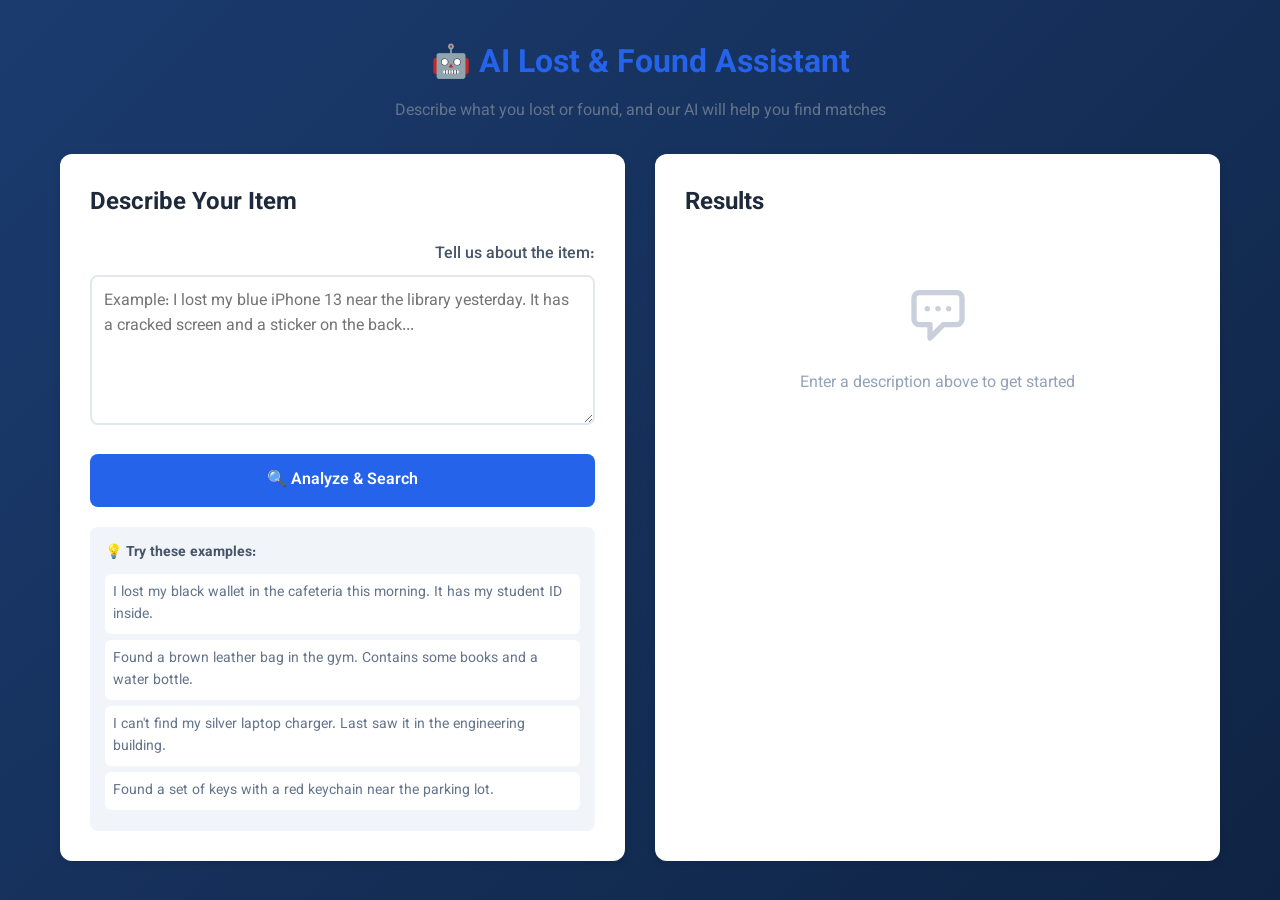
==== frontend/chatbot.html @ 6033dc1f "implemet chat bot" ====
<!DOCTYPE html>
<html lang="en">
<head>
    <meta charset="UTF-8">
    <meta name="viewport" content="width=device-width, initial-scale=1.0">
    <title>AI Chatbot - Lost & Found</title>
    <link rel="stylesheet" href="assets/css/style.css">
    <link rel="stylesheet" href="assets/css/auth-modern.css">
    <style>
        .chatbot-container {
            max-width: 1200px;
            margin: 40px auto;
            padding: 20px;
        }

        .chatbot-header {
            text-align: center;
            margin-bottom: 30px;
        }

        .chatbot-header h1 {
            color: #2563eb;
            margin-bottom: 10px;
        }

        .chatbot-header p {
            color: #64748b;
        }

        .chat-interface {
            display: grid;
            grid-template-columns: 1fr 1fr;
            gap: 30px;
            margin-top: 30px;
        }

        @media (max-width: 968px) {
            .chat-interface {
                grid-template-columns: 1fr;
            }
        }

        .input-section {
            background: white;
            padding: 30px;
            border-radius: 12px;
            box-shadow: 0 2px 8px rgba(0,0,0,0.1);
        }

        .input-section h2 {
            margin-bottom: 20px;
            color: #1e293b;
        }

        .input-group {
            margin-bottom: 20px;
        }

        .input-group label {
            display: block;
            margin-bottom: 8px;
            color: #475569;
            font-weight: 500;
        }

        .input-group textarea {
            width: 100%;
            min-height: 150px;
            padding: 12px;
            border: 2px solid #e2e8f0;
            border-radius: 8px;
            font-size: 16px;
            resize: vertical;
            font-family: inherit;
        }

        .input-group textarea:focus {
            outline: none;
            border-color: #2563eb;
        }

        .btn-analyze {
            width: 100%;
            padding: 14px;
            background: #2563eb;
            color: white;
            border: none;
            border-radius: 8px;
            font-size: 16px;
            font-weight: 600;
            cursor: pointer;
            transition: background 0.3s;
        }

        .btn-analyze:hover {
            background: #1d4ed8;
        }

        .btn-analyze:disabled {
            background: #94a3b8;
            cursor: not-allowed;
        }

        .results-section {
            background: white;
            padding: 30px;
            border-radius: 12px;
            box-shadow: 0 2px 8px rgba(0,0,0,0.1);
        }

        .results-section h2 {
            margin-bottom: 20px;
            color: #1e293b;
        }

        .loading {
            text-align: center;
            padding: 40px;
            color: #64748b;
        }

        .spinner {
            border: 3px solid #f3f4f6;
            border-top: 3px solid #2563eb;
            border-radius: 50%;
            width: 40px;
            height: 40px;
            animation: spin 1s linear infinite;
            margin: 0 auto 20px;
        }

        @keyframes spin {
            0% { transform: rotate(0deg); }
            100% { transform: rotate(360deg); }
        }

        .extracted-info {
            background: #f8fafc;
            padding: 20px;
            border-radius: 8px;
            margin-bottom: 25px;
        }

        .extracted-info h3 {
            color: #1e293b;
            margin-bottom: 15px;
            display: flex;
            align-items: center;
            gap: 8px;
        }

        .type-badge {
            display: inline-block;
            padding: 4px 12px;
            border-radius: 20px;
            font-size: 12px;
            font-weight: 600;
        }

        .type-lost {
            background: #fee2e2;
            color: #991b1b;
        }

        .type-found {
            background: #dcfce7;
            color: #166534;
        }

        .info-item {
            margin-bottom: 12px;
        }

        .info-item strong {
            color: #475569;
            display: inline-block;
            min-width: 100px;
        }

        .tags-list {
            display: flex;
            gap: 8px;
            flex-wrap: wrap;
            margin-top: 5px;
        }

        .tag {
            background: #dbeafe;
            color: #1e40af;
            padding: 4px 12px;
            border-radius: 16px;
            font-size: 14px;
        }

        .similar-items {
            margin-top: 25px;
        }

        .similar-items h3 {
            color: #1e293b;
            margin-bottom: 15px;
        }

        .item-card {
            background: #f8fafc;
            padding: 15px;
            border-radius: 8px;
            margin-bottom: 12px;
            cursor: pointer;
            transition: all 0.3s;
            border: 2px solid transparent;
        }

        .item-card:hover {
            border-color: #2563eb;
            transform: translateY(-2px);
            box-shadow: 0 4px 12px rgba(37, 99, 235, 0.1);
        }

        .item-card h4 {
            color: #1e293b;
            margin-bottom: 8px;
            display: flex;
            justify-content: space-between;
            align-items: center;
        }

        .match-score {
            background: #10b981;
            color: white;
            padding: 2px 8px;
            border-radius: 12px;
            font-size: 12px;
            font-weight: 600;
        }

        .item-card p {
            color: #64748b;
            font-size: 14px;
            margin-bottom: 8px;
            line-height: 1.5;
        }

        .item-meta {
            display: flex;
            gap: 15px;
            font-size: 13px;
            color: #94a3b8;
        }

        .empty-state {
            text-align: center;
            padding: 40px;
            color: #94a3b8;
        }

        .empty-state svg {
            width: 64px;
            height: 64px;
            margin-bottom: 16px;
            opacity: 0.5;
        }

        .error-message {
            background: #fee2e2;
            color: #991b1b;
            padding: 16px;
            border-radius: 8px;
            margin-bottom: 20px;
        }

        .example-prompts {
            margin-top: 20px;
            padding: 15px;
            background: #f1f5f9;
            border-radius: 8px;
        }

        .example-prompts h4 {
            font-size: 14px;
            color: #475569;
            margin-bottom: 10px;
        }

        .example-prompts ul {
            list-style: none;
            padding: 0;
        }

        .example-prompts li {
            padding: 8px;
            margin-bottom: 6px;
            background: white;
            border-radius: 6px;
            cursor: pointer;
            font-size: 14px;
            color: #64748b;
            transition: all 0.2s;
        }

        .example-prompts li:hover {
            background: #2563eb;
            color: white;
            transform: translateX(5px);
        }
    </style>
</head>
<body>
    <div class="chatbot-container">
        <div class="chatbot-header">
            <h1>🤖 AI Lost & Found Assistant</h1>
            <p>Describe what you lost or found, and our AI will help you find matches</p>
        </div>

        <div class="chat-interface">
            <!-- Input Section -->
            <div class="input-section">
                <h2>Describe Your Item</h2>
                
                <div class="input-group">
                    <label for="description">Tell us about the item:</label>
                    <textarea 
                        id="description" 
                        placeholder="Example: I lost my blue iPhone 13 near the library yesterday. It has a cracked screen and a sticker on the back..."
                    ></textarea>
                </div>

                <button class="btn-analyze" id="analyzeBtn" onclick="analyzeDescription()">
                    🔍 Analyze & Search
                </button>

                <div class="example-prompts">
                    <h4>💡 Try these examples:</h4>
                    <ul>
                        <li onclick="fillExample(this)">I lost my black wallet in the cafeteria this morning. It has my student ID inside.</li>
                        <li onclick="fillExample(this)">Found a brown leather bag in the gym. Contains some books and a water bottle.</li>
                        <li onclick="fillExample(this)">I can't find my silver laptop charger. Last saw it in the engineering building.</li>
                        <li onclick="fillExample(this)">Found a set of keys with a red keychain near the parking lot.</li>
                    </ul>
                </div>
            </div>

            <!-- Results Section -->
            <div class="results-section">
                <h2>Results</h2>
                <div id="resultsContainer">
                    <div class="empty-state">
                        <svg xmlns="http://www.w3.org/2000/svg" fill="none" viewBox="0 0 24 24" stroke="currentColor">
                            <path stroke-linecap="round" stroke-linejoin="round" stroke-width="2" d="M8 10h.01M12 10h.01M16 10h.01M9 16H5a2 2 0 01-2-2V6a2 2 0 012-2h14a2 2 0 012 2v8a2 2 0 01-2 2h-5l-5 5v-5z" />
                        </svg>
                        <p>Enter a description above to get started</p>
                    </div>
                </div>
            </div>
        </div>
    </div>

    <script src="assets/js/config.js"></script>
    <script src="assets/js/chatbot.js"></script>
</body>
</html>
---- frontend/assets/css/style.css ----
:root {
   
    --primary: #1B3B6F;      
    --primary-dark: #142d55;
    
    --bg-body: #f8fafc;
    --bg-surface: #ffffff;
    --text-main: #0f172a;
    --text-muted: #64748b;
    --border: #e2e8f0;
    --shadow: 0 4px 6px -1px rgba(0,0,0,0.1);
}

* { box-sizing: border-box; margin: 0; padding: 0; font-family: 'Segoe UI', Tahoma, sans-serif; }
body { height: 100vh; display: flex; flex-direction: column; overflow: hidden; background: var(--bg-body); }
a { text-decoration: none; color: inherit; }
.hidden { display: none !important; }

/* Navbar */
.navbar {
    height: 60px; background: var(--bg-surface); border-bottom: 1px solid var(--border);
    display: flex; align-items: center; justify-content: space-between; padding: 0 20px;
    flex-shrink: 0; z-index: 2000;
}
.logo { font-weight: 800; font-size: 1.2rem; color: var(--primary); }
.nav-links { display: flex; gap: 10px; }

/* Buttons */
.btn { padding: 8px 16px; border-radius: 8px; font-size: 0.9rem; font-weight: 600; cursor: pointer; border: none; transition: 0.2s; }
.btn-primary { background: var(--primary); color: white; }
.btn-primary:hover { background: var(--primary-dark); }
.btn-outline { background: transparent; border: 1px solid var(--border); }
.btn-outline:hover { background: #f1f5f9; }

/* --- Main Page Layout (Split Screen) --- */
.main-layout { display: flex; height: calc(100vh - 60px); width: 100%; }

.sidebar {
    width: 400px; background: var(--bg-surface); border-left: 1px solid var(--border);
    display: flex; flex-direction: column; z-index: 1000; flex-shrink: 0;
}
.sidebar-header { padding: 15px; border-bottom: 1px solid var(--border); }
.search-box { width: 100%; padding: 10px; border: 1px solid var(--border); border-radius: 8px; margin-bottom: 10px; }
.filter-tabs { display: flex; gap: 5px; background: #f1f5f9; padding: 4px; border-radius: 8px; }
.tab { flex: 1; text-align: center; padding: 6px; font-size: 0.85rem; cursor: pointer; border-radius: 6px; color: var(--text-muted); }
.tab.active { background: white; color: var(--primary); font-weight: bold; box-shadow: 0 1px 2px rgba(0,0,0,0.1); }

.items-container { flex: 1; overflow-y: auto; padding: 15px; background: #f8fafc; }

/* Item Card */
.item-card {
    background: white; border: 1px solid var(--border); border-radius: 10px;
    margin-bottom: 15px; overflow: hidden; transition: 0.2s; cursor: pointer;
}
.item-card:hover { transform: translateY(-2px); box-shadow: var(--shadow); border-color: var(--primary); }
.item-image { width: 100%; height: 150px; object-fit: cover; background: #e2e8f0; }
.item-content { padding: 12px; }
.item-header { display: flex; justify-content: space-between; margin-bottom: 5px; }
.item-title { font-weight: bold; font-size: 1rem; }
.badge { padding: 3px 8px; border-radius: 12px; font-size: 0.75rem; font-weight: bold; }
.lost { background: #fee2e2; color: #ef4444; }
.found { background: #dcfce7; color: #16a34a; }
.item-desc { font-size: 0.85rem; color: var(--text-muted); margin-bottom: 10px; overflow: hidden; white-space: nowrap; text-overflow: ellipsis; }

/* Map */
.map-wrapper { flex: 1; height: 100%; position: relative; }
#map { width: 100%; height: 100%; }

/* --- Form Page --- */
.form-page { flex: 1; overflow-y: auto; padding: 30px; display: flex; justify-content: center; }
.form-card { background: white; width: 100%; max-width: 600px; padding: 30px; border-radius: 16px; box-shadow: var(--shadow); height: fit-content; border: 1px solid var(--border); }
.form-group { margin-bottom: 20px; }
.form-label { display: block; margin-bottom: 8px; font-weight: bold; font-size: 0.9rem; }
.form-input, .form-select, .form-textarea { width: 100%; padding: 10px; border: 1px solid var(--border); border-radius: 8px; font-size: 1rem; }
.form-textarea { min-height: 100px; resize: vertical; }

/* Auth Page */
.auth-page { display: flex; align-items: center; justify-content: center; height: 100%; }
.auth-box { width: 100%; max-width: 400px; background: white; padding: 40px; border-radius: 16px; box-shadow: var(--shadow); }

@media (max-width: 768px) {
    .main-layout { flex-direction: column-reverse; }
    .sidebar { height: 50%; width: 100%; }
    .map-wrapper { height: 50%; }
}
---- frontend/assets/css/auth-modern.css ----
@import url('https://fonts.googleapis.com/css2?family=Vazirmatn:wght@300;400;600;800&display=swap');

:root {
    /* پس‌زمینه: سرمه‌ای عمیق */
    --auth-bg-gradient: linear-gradient(135deg, #1B3B6F 0%, #0f2444 100%);
    
    --auth-surface: #ffffff;
    --auth-primary: #1B3B6F;       /* سرمه‌ای */
    --auth-gold: #E5B960;          /* طلایی */
    
    --auth-text: #2d3748;
    --auth-text-muted: #a0aec0;
    --auth-border: #e2e8f0;
    --auth-input-bg: #f7fafc;
    --auth-radius: 16px;
    --auth-shadow: 0 10px 25px -5px rgba(0, 0, 0, 0.2), 0 10px 10px -5px rgba(0, 0, 0, 0.1);
}

* { box-sizing: border-box; margin: 0; padding: 0; font-family: 'Vazirmatn', sans-serif; }

body {
    height: 100vh; width: 100%; display: flex; align-items: center; justify-content: center;
    background: var(--auth-bg-gradient); overflow: hidden; position: relative;
}

/* شیپ‌های پس‌زمینه به رنگ طلایی مات تغییر کردند */
.background-shape {
    position: absolute;
    background: rgba(229, 185, 96, 0.15); /* طلایی شفاف */
    border-radius: 50%; backdrop-filter: blur(5px); z-index: 0; animation: float 20s infinite;
}
.shape-1 { width: 300px; height: 300px; top: -50px; left: -50px; animation-delay: 0s; }
.shape-2 { width: 400px; height: 400px; bottom: -100px; right: -100px; animation-delay: -5s; }

@keyframes float {
    0% { transform: translate(0, 0) rotate(0deg); }
    50% { transform: translate(30px, 50px) rotate(180deg); }
    100% { transform: translate(0, 0) rotate(360deg); }
}

.auth-wrapper { width: 100%; max-width: 420px; padding: 20px; z-index: 1; }

.auth-card {
    background: var(--auth-surface); padding: 40px; border-radius: var(--auth-radius);
    box-shadow: var(--auth-shadow); text-align: center; animation: slideUp 0.6s cubic-bezier(0.16, 1, 0.3, 1);
    position: relative; overflow: hidden; border-top: 5px solid var(--auth-gold); /* نوار طلایی بالا */
}

@keyframes slideUp { from { opacity: 0; transform: translateY(40px); } to { opacity: 1; transform: translateY(0); } }

.brand-logo {
    font-size: 1.8rem; font-weight: 800; color: var(--auth-primary);
    margin-bottom: 8px; display: inline-block;
}
/* کلمه Lost&Found را طلایی می‌کنیم اگر در اسپن باشد، اما اینجا کل متن سرمه‌ای است */

.auth-title { font-size: 1.2rem; color: var(--auth-text); font-weight: 700; margin-bottom: 6px; }
.auth-subtitle { color: var(--auth-text-muted); font-size: 0.9rem; margin-bottom: 32px; }

.input-group { position: relative; margin-bottom: 20px; text-align: right; }
.input-icon {
    position: absolute; top: 50%; right: 15px; transform: translateY(-50%);
    color: var(--auth-text-muted); transition: 0.3s;
}

.form-input {
    width: 100%; padding: 14px 45px 14px 15px; background: var(--auth-input-bg);
    border: 2px solid transparent; border-radius: 12px; font-size: 0.95rem; transition: 0.3s;
}
.form-input:focus {
    background: #fff; border-color: var(--auth-primary); outline: none;
    box-shadow: 0 0 0 4px rgba(27, 59, 111, 0.1);
}
.form-input:focus + .input-icon { color: var(--auth-gold); } /* آیکون طلایی موقع تایپ */

.submit-btn {
    width: 100%; padding: 14px;
    background: var(--auth-primary); /* دکمه سرمه‌ای */
    color: white; border: none; border-radius: 12px; font-size: 1rem; font-weight: 600;
    cursor: pointer; transition: 0.2s; margin-top: 10px;
    box-shadow: 0 4px 10px rgba(27, 59, 111, 0.3);
}
.submit-btn:hover {
    background: #142d55; transform: translateY(-2px);
}

.auth-footer { margin-top: 24px; font-size: 0.9rem; color: var(--auth-text-muted); border-top: 1px solid var(--auth-border); padding-top: 20px; }
.auth-link { color: var(--auth-primary); font-weight: 600; text-decoration: none; }
.auth-link:hover { color: var(--auth-gold); text-decoration: underline; } /* هاور طلایی */

.back-home {
    display: inline-flex; align-items: center; gap: 6px; margin-top: 15px;
    font-size: 0.85rem; color: var(--auth-text-muted); text-decoration: none;
    padding: 6px 12px; border-radius: 20px; transition: 0.2s;
}
.back-home:hover { background: #f7fafc; color: var(--auth-primary); }

.hidden { display: none !important; }
.fade-in { animation: fadeIn 0.4s ease-in-out; }
@keyframes fadeIn { from { opacity: 0; transform: translateY(10px); } to { opacity: 1; transform: translateY(0); } }
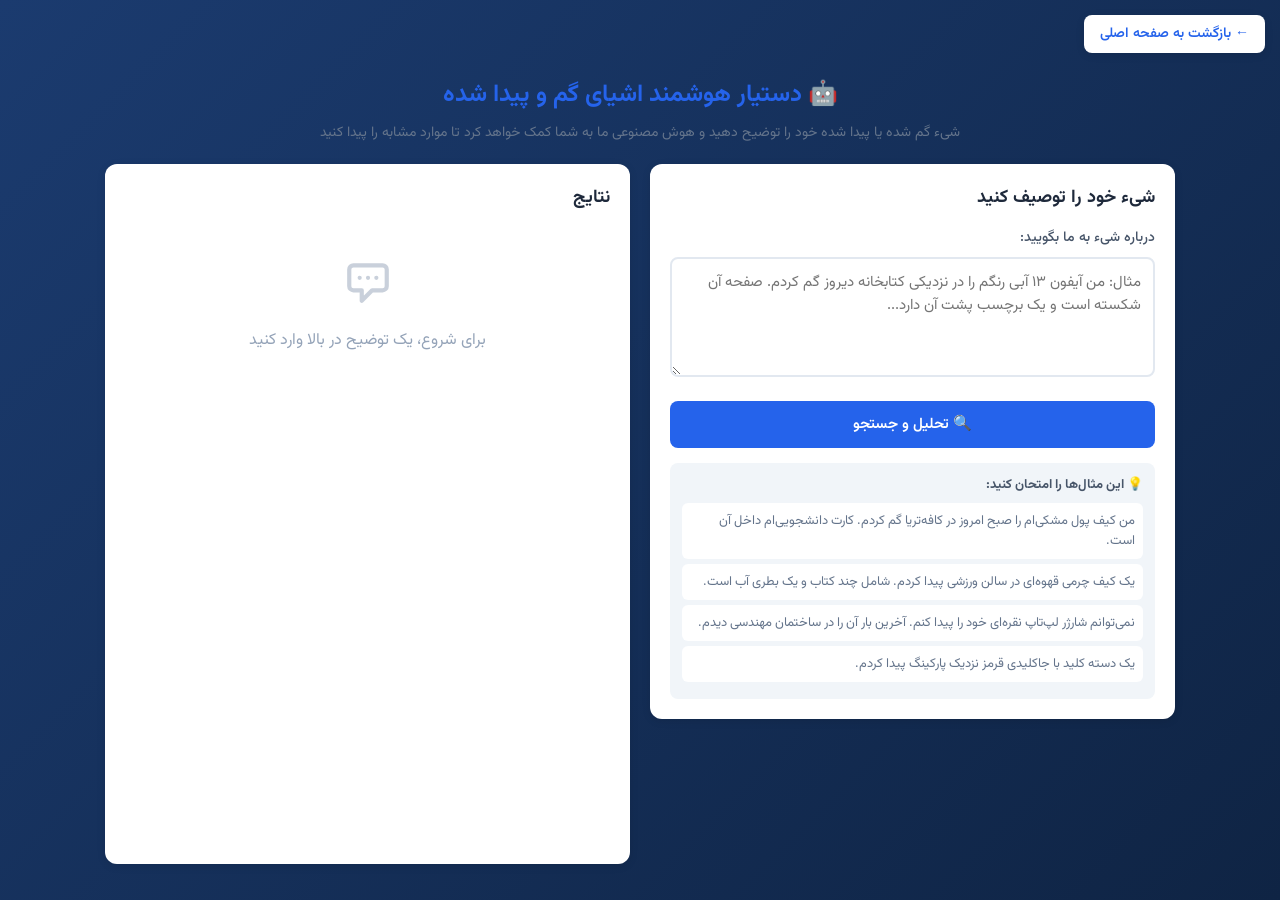
==== commit 5875674a: "some fixes today" ====
--- a/frontend/chatbot.html
+++ b/frontend/chatbot.html
@@ -1,37 +1,78 @@
 <!DOCTYPE html>
-<html lang="en">
+<html lang="fa" dir="rtl">
 <head>
     <meta charset="UTF-8">
     <meta name="viewport" content="width=device-width, initial-scale=1.0">
-    <title>AI Chatbot - Lost & Found</title>
+    <title>دستیار هوشمند - اشیای گم و پیدا شده</title>
     <link rel="stylesheet" href="assets/css/style.css">
     <link rel="stylesheet" href="assets/css/auth-modern.css">
+    <link rel="preconnect" href="https://fonts.googleapis.com">
+    <link rel="preconnect" href="https://fonts.gstatic.com" crossorigin>
+    <link href="https://fonts.googleapis.com/css2?family=Vazirmatn:wght@300;400;500;600;700&display=swap" rel="stylesheet">
     <style>
+        * {
+            font-family: 'Vazirmatn', -apple-system, BlinkMacSystemFont, 'Segoe UI', sans-serif;
+        }
+
+        body {
+            overflow-x: hidden;
+        }
+
+        .back-button {
+            position: fixed;
+            top: 15px;
+            right: 15px;
+            background: white;
+            padding: 8px 16px;
+            border-radius: 8px;
+            box-shadow: 0 2px 8px rgba(0,0,0,0.1);
+            text-decoration: none;
+            color: #2563eb;
+            font-weight: 600;
+            font-size: 14px;
+            transition: all 0.3s;
+            z-index: 1000;
+            display: flex;
+            align-items: center;
+            gap: 6px;
+        }
+
+        .back-button:hover {
+            background: #2563eb;
+            color: white;
+            transform: translateY(-2px);
+            box-shadow: 0 4px 12px rgba(37, 99, 235, 0.3);
+        }
+
         .chatbot-container {
-            max-width: 1200px;
-            margin: 40px auto;
-            padding: 20px;
+            max-width: 1100px;
+            margin: 15px auto;
+            padding: 15px;
         }
 
         .chatbot-header {
             text-align: center;
-            margin-bottom: 30px;
+            margin-bottom: 20px;
+            padding-top: 40px;
         }
 
         .chatbot-header h1 {
             color: #2563eb;
-            margin-bottom: 10px;
+            margin-bottom: 8px;
+            font-size: 24px;
         }
 
         .chatbot-header p {
             color: #64748b;
+            font-size: 14px;
         }
 
         .chat-interface {
             display: grid;
             grid-template-columns: 1fr 1fr;
-            gap: 30px;
-            margin-top: 30px;
+            gap: 20px;
+            margin-top: 20px;
+            min-height: calc(100vh - 200px);
         }
 
         @media (max-width: 968px) {
@@ -42,18 +83,20 @@
 
         .input-section {
             background: white;
-            padding: 30px;
+            padding: 20px;
             border-radius: 12px;
             box-shadow: 0 2px 8px rgba(0,0,0,0.1);
+            height: fit-content;
         }
 
         .input-section h2 {
-            margin-bottom: 20px;
+            margin-bottom: 15px;
             color: #1e293b;
+            font-size: 18px;
         }
 
         .input-group {
-            margin-bottom: 20px;
+            margin-bottom: 15px;
         }
 
         .input-group label {
@@ -61,17 +104,20 @@
             margin-bottom: 8px;
             color: #475569;
             font-weight: 500;
+            font-size: 14px;
         }
 
         .input-group textarea {
             width: 100%;
-            min-height: 150px;
+            min-height: 120px;
             padding: 12px;
             border: 2px solid #e2e8f0;
             border-radius: 8px;
-            font-size: 16px;
+            font-size: 15px;
             resize: vertical;
-            font-family: inherit;
+            font-family: 'Vazirmatn', sans-serif;
+            direction: rtl;
+            text-align: right;
         }
 
         .input-group textarea:focus {
@@ -81,12 +127,12 @@
 
         .btn-analyze {
             width: 100%;
-            padding: 14px;
+            padding: 12px;
             background: #2563eb;
             color: white;
             border: none;
             border-radius: 8px;
-            font-size: 16px;
+            font-size: 15px;
             font-weight: 600;
             cursor: pointer;
             transition: background 0.3s;
@@ -103,19 +149,22 @@
 
         .results-section {
             background: white;
-            padding: 30px;
+            padding: 20px;
             border-radius: 12px;
             box-shadow: 0 2px 8px rgba(0,0,0,0.1);
+            max-height: calc(100vh - 150px);
+            overflow-y: auto;
         }
 
         .results-section h2 {
-            margin-bottom: 20px;
+            margin-bottom: 15px;
             color: #1e293b;
+            font-size: 18px;
         }
 
         .loading {
             text-align: center;
-            padding: 40px;
+            padding: 30px;
             color: #64748b;
         }
 
@@ -123,10 +172,10 @@
             border: 3px solid #f3f4f6;
             border-top: 3px solid #2563eb;
             border-radius: 50%;
-            width: 40px;
-            height: 40px;
+            width: 35px;
+            height: 35px;
             animation: spin 1s linear infinite;
-            margin: 0 auto 20px;
+            margin: 0 auto 15px;
         }
 
         @keyframes spin {
@@ -136,24 +185,25 @@
 
         .extracted-info {
             background: #f8fafc;
-            padding: 20px;
-            border-radius: 8px;
-            margin-bottom: 25px;
+            padding: 15px;
+            border-radius: 8px;
+            margin-bottom: 20px;
         }
 
         .extracted-info h3 {
             color: #1e293b;
-            margin-bottom: 15px;
+            margin-bottom: 12px;
             display: flex;
             align-items: center;
             gap: 8px;
+            font-size: 16px;
         }
 
         .type-badge {
             display: inline-block;
-            padding: 4px 12px;
+            padding: 3px 10px;
             border-radius: 20px;
-            font-size: 12px;
+            font-size: 11px;
             font-weight: 600;
         }
 
@@ -168,18 +218,19 @@
         }
 
         .info-item {
-            margin-bottom: 12px;
+            margin-bottom: 10px;
+            font-size: 14px;
         }
 
         .info-item strong {
             color: #475569;
             display: inline-block;
-            min-width: 100px;
+            min-width: 80px;
         }
 
         .tags-list {
             display: flex;
-            gap: 8px;
+            gap: 6px;
             flex-wrap: wrap;
             margin-top: 5px;
         }
@@ -187,25 +238,26 @@
         .tag {
             background: #dbeafe;
             color: #1e40af;
-            padding: 4px 12px;
+            padding: 3px 10px;
             border-radius: 16px;
-            font-size: 14px;
+            font-size: 12px;
         }
 
         .similar-items {
-            margin-top: 25px;
+            margin-top: 20px;
         }
 
         .similar-items h3 {
             color: #1e293b;
-            margin-bottom: 15px;
+            margin-bottom: 12px;
+            font-size: 16px;
         }
 
         .item-card {
             background: #f8fafc;
-            padding: 15px;
-            border-radius: 8px;
-            margin-bottom: 12px;
+            padding: 12px;
+            border-radius: 8px;
+            margin-bottom: 10px;
             cursor: pointer;
             transition: all 0.3s;
             border: 2px solid transparent;
@@ -219,10 +271,11 @@
 
         .item-card h4 {
             color: #1e293b;
-            margin-bottom: 8px;
+            margin-bottom: 6px;
             display: flex;
             justify-content: space-between;
             align-items: center;
+            font-size: 15px;
         }
 
         .match-score {
@@ -230,56 +283,58 @@
             color: white;
             padding: 2px 8px;
             border-radius: 12px;
-            font-size: 12px;
+            font-size: 11px;
             font-weight: 600;
         }
 
         .item-card p {
             color: #64748b;
-            font-size: 14px;
+            font-size: 13px;
             margin-bottom: 8px;
             line-height: 1.5;
         }
 
         .item-meta {
             display: flex;
-            gap: 15px;
-            font-size: 13px;
+            gap: 12px;
+            font-size: 12px;
             color: #94a3b8;
+            flex-wrap: wrap;
         }
 
         .empty-state {
             text-align: center;
-            padding: 40px;
+            padding: 30px;
             color: #94a3b8;
         }
 
         .empty-state svg {
-            width: 64px;
-            height: 64px;
-            margin-bottom: 16px;
+            width: 50px;
+            height: 50px;
+            margin-bottom: 12px;
             opacity: 0.5;
         }
 
         .error-message {
             background: #fee2e2;
             color: #991b1b;
-            padding: 16px;
-            border-radius: 8px;
-            margin-bottom: 20px;
+            padding: 12px;
+            border-radius: 8px;
+            margin-bottom: 15px;
+            font-size: 14px;
         }
 
         .example-prompts {
-            margin-top: 20px;
-            padding: 15px;
+            margin-top: 15px;
+            padding: 12px;
             background: #f1f5f9;
             border-radius: 8px;
         }
 
         .example-prompts h4 {
-            font-size: 14px;
+            font-size: 13px;
             color: #475569;
-            margin-bottom: 10px;
+            margin-bottom: 8px;
         }
 
         .example-prompts ul {
@@ -289,11 +344,11 @@
 
         .example-prompts li {
             padding: 8px;
-            margin-bottom: 6px;
+            margin-bottom: 5px;
             background: white;
             border-radius: 6px;
             cursor: pointer;
-            font-size: 14px;
+            font-size: 13px;
             color: #64748b;
             transition: all 0.2s;
         }
@@ -301,54 +356,58 @@
         .example-prompts li:hover {
             background: #2563eb;
             color: white;
-            transform: translateX(5px);
+            transform: translateX(-5px);
         }
     </style>
 </head>
 <body>
+    <a href="index.html" class="back-button">
+        ← بازگشت به صفحه اصلی
+    </a>
+
     <div class="chatbot-container">
         <div class="chatbot-header">
-            <h1>🤖 AI Lost & Found Assistant</h1>
-            <p>Describe what you lost or found, and our AI will help you find matches</p>
+            <h1>🤖 دستیار هوشمند اشیای گم و پیدا شده</h1>
+            <p>شیء گم شده یا پیدا شده خود را توضیح دهید و هوش مصنوعی ما به شما کمک خواهد کرد تا موارد مشابه را پیدا کنید</p>
         </div>
 
         <div class="chat-interface">
             <!-- Input Section -->
             <div class="input-section">
-                <h2>Describe Your Item</h2>
+                <h2>شیء خود را توصیف کنید</h2>
                 
                 <div class="input-group">
-                    <label for="description">Tell us about the item:</label>
+                    <label for="description">درباره شیء به ما بگویید:</label>
                     <textarea 
                         id="description" 
-                        placeholder="Example: I lost my blue iPhone 13 near the library yesterday. It has a cracked screen and a sticker on the back..."
+                        placeholder="مثال: من آیفون ۱۳ آبی رنگم را در نزدیکی کتابخانه دیروز گم کردم. صفحه آن شکسته است و یک برچسب پشت آن دارد..."
                     ></textarea>
                 </div>
 
-                <button class="btn-analyze" id="analyzeBtn" onclick="analyzeDescription()">
-                    🔍 Analyze & Search
+                <button class="btn-analyze" id="analyzeBtn">
+                    🔍 تحلیل و جستجو
                 </button>
 
                 <div class="example-prompts">
-                    <h4>💡 Try these examples:</h4>
+                    <h4>💡 این مثال‌ها را امتحان کنید:</h4>
                     <ul>
-                        <li onclick="fillExample(this)">I lost my black wallet in the cafeteria this morning. It has my student ID inside.</li>
-                        <li onclick="fillExample(this)">Found a brown leather bag in the gym. Contains some books and a water bottle.</li>
-                        <li onclick="fillExample(this)">I can't find my silver laptop charger. Last saw it in the engineering building.</li>
-                        <li onclick="fillExample(this)">Found a set of keys with a red keychain near the parking lot.</li>
+                        <li onclick="fillExample(this)">من کیف پول مشکی‌ام را صبح امروز در کافه‌تریا گم کردم. کارت دانشجویی‌ام داخل آن است.</li>
+                        <li onclick="fillExample(this)">یک کیف چرمی قهوه‌ای در سالن ورزشی پیدا کردم. شامل چند کتاب و یک بطری آب است.</li>
+                        <li onclick="fillExample(this)">نمی‌توانم شارژر لپ‌تاپ نقره‌ای خود را پیدا کنم. آخرین بار آن را در ساختمان مهندسی دیدم.</li>
+                        <li onclick="fillExample(this)">یک دسته کلید با جاکلیدی قرمز نزدیک پارکینگ پیدا کردم.</li>
                     </ul>
                 </div>
             </div>
 
             <!-- Results Section -->
             <div class="results-section">
-                <h2>Results</h2>
+                <h2>نتایج</h2>
                 <div id="resultsContainer">
                     <div class="empty-state">
                         <svg xmlns="http://www.w3.org/2000/svg" fill="none" viewBox="0 0 24 24" stroke="currentColor">
                             <path stroke-linecap="round" stroke-linejoin="round" stroke-width="2" d="M8 10h.01M12 10h.01M16 10h.01M9 16H5a2 2 0 01-2-2V6a2 2 0 012-2h14a2 2 0 012 2v8a2 2 0 01-2 2h-5l-5 5v-5z" />
                         </svg>
-                        <p>Enter a description above to get started</p>
+                        <p>برای شروع، یک توضیح در بالا وارد کنید</p>
                     </div>
                 </div>
             </div>
@@ -358,4 +417,4 @@
     <script src="assets/js/config.js"></script>
     <script src="assets/js/chatbot.js"></script>
 </body>
-</html>
+</html>
